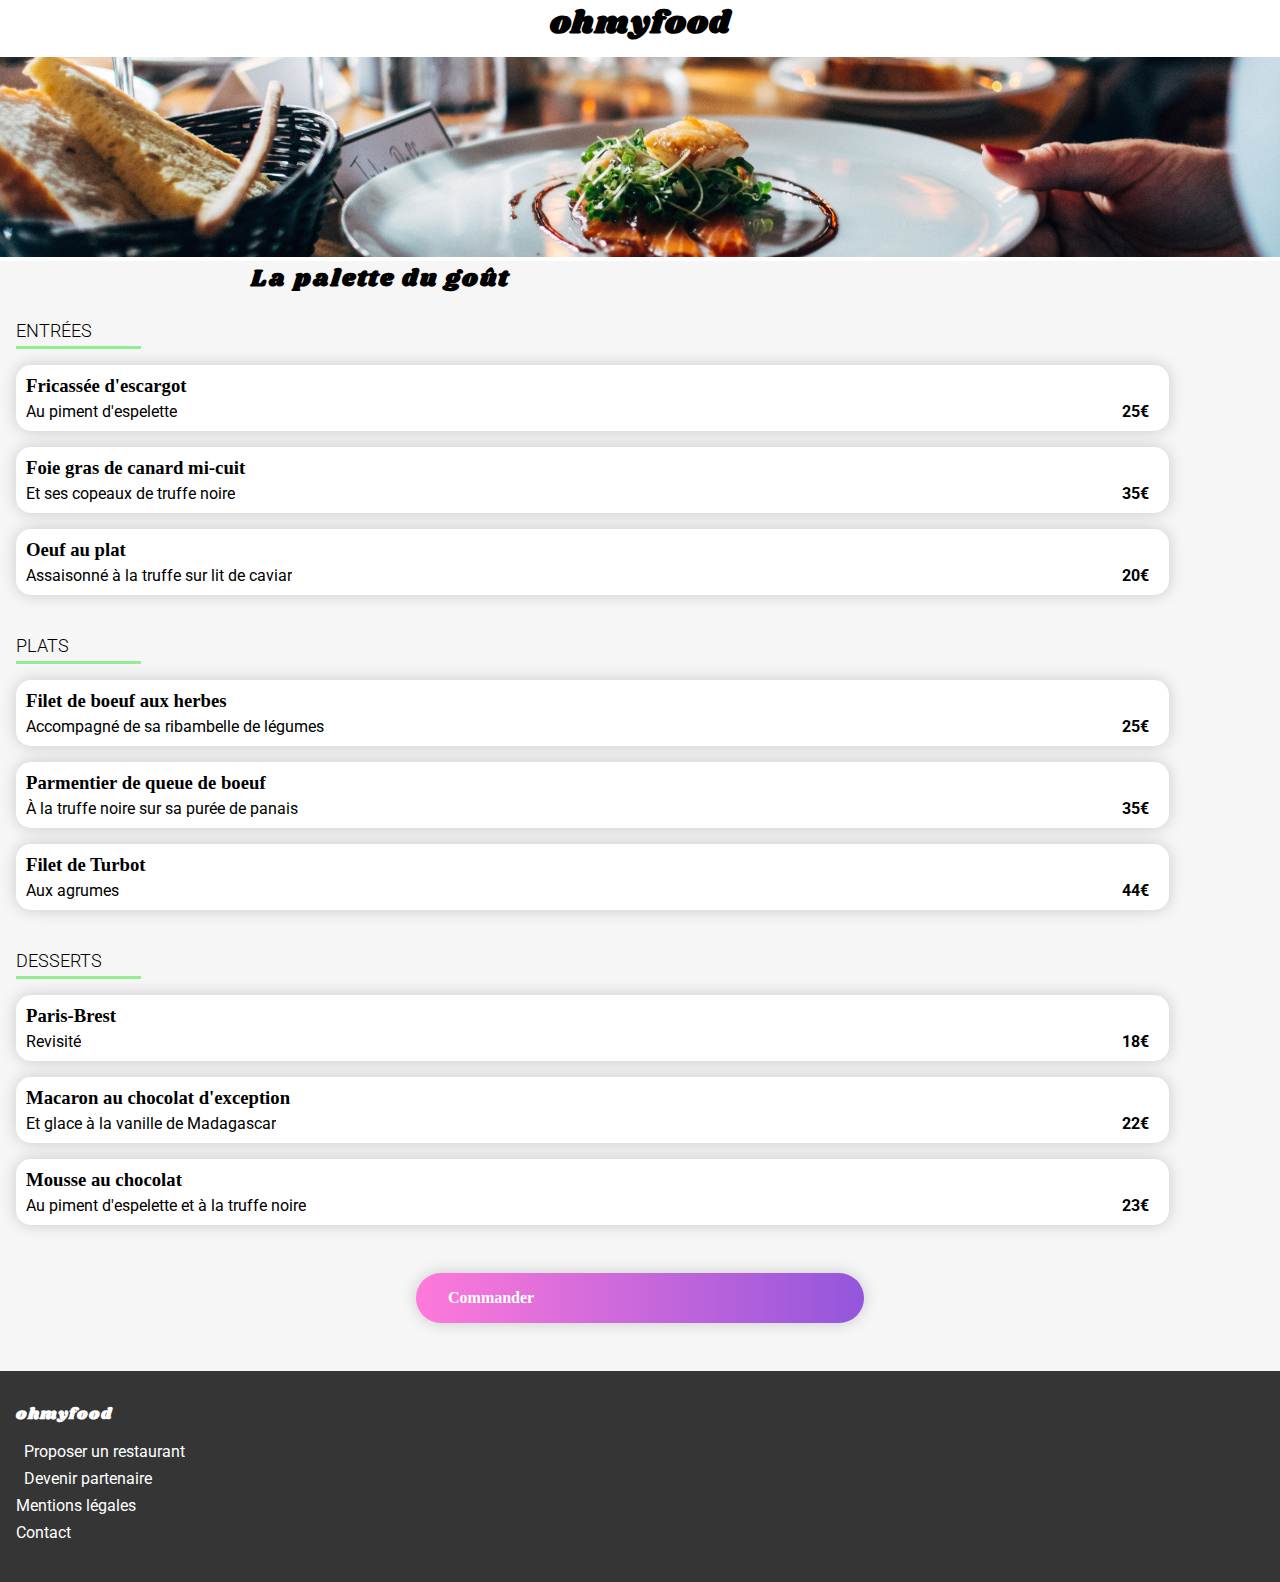
==== pages/menu_1.html @ 53f056f4 "[ADD] 1st Restaurant page + general restaurant scss component" ====
<!DOCTYPE html>
<html lang="en">
<head>
    <meta charset="UTF-8">
    <meta http-equiv="X-UA-Compatible" content="IE=edge">
    <meta name="viewport" content="width=device-width, initial-scale=1.0">
    <link rel="stylesheet" href="../style/menu.css">
    <link rel="preconnect" href="https://fonts.googleapis.com">
    <link rel="preconnect" href="https://fonts.gstatic.com" crossorigin>
    <link href="https://fonts.googleapis.com/css2?family=Shrikhand&display=swap" rel="stylesheet">
    <link href="https://fonts.googleapis.com/css2?family=Roboto:wght@100;300;400;500;700;900&display=swap" rel="stylesheet">
    <link rel="stylesheet" href="https://use.fontawesome.com/releases/v5.15.3/css/all.css" integrity="sha384-SZXxX4whJ79/gErwcOYf+zWLeJdY/qpuqC4cAa9rOGUstPomtqpuNWT9wdPEn2fk" crossorigin="anonymous">
    <title>La Palette du goût</title>
</head>
<body>
    <header>
        <a href="../index.html">
            <i class="fas fa-arrow-left"></i>
        </a>
        <h1>ohmyfood</h1>

    </header>
    <img src="../Maquette/images/restaurants/jay-wennington-N_Y88TWmGwA-unsplash.jpg" alt="img_resto">
    <section id="main_content">
        <div id="title_main">
            <h1>La palette du goût</h1>
            <div class="card_logo lock">
                <i class="far fa-heart icon-unlock"></i>
                <i class="fas fa-heart icon-lock"></i>
            </div>
        </div>
        <div id="entree_content">
            <div class="title_menu">
                <h2>entrées</h2>
            </div>
            <div class="card_menu">
                <h3>Fricassée d'escargot</h3>
                <div class="card_menu_description">
                    <p>Au piment d'espelette</p>
                    <span>25€</span>
                </div>
            </div>
            <div class="card_menu">
                <h3>Foie gras de canard mi-cuit</h3>
                <div class="card_menu_description">
                    <p>Et ses copeaux de truffe noire</p>
                    <span>35€</span>
                </div>
            </div>
            <div class="card_menu">
                <h3>Oeuf au plat</h3>
                <div class="card_menu_description">
                    <p>Assaisonné à la truffe sur lit de caviar</p>
                    <span>20€</span>
                </div>
            </div>
        </div>
        <div id="plat_content">
            <div class="title_menu">
                <h2>plats</h2>
            </div>
            <div class="card_menu">
                <h3>Filet de boeuf aux herbes</h3>
                <div class="card_menu_description">
                    <p>Accompagné de sa ribambelle de légumes</p>
                    <span>25€</span>
                </div>
            </div>
            <div class="card_menu">
                <h3>Parmentier de queue de boeuf</h3>
                <div class="card_menu_description">
                    <p>À la truffe noire sur sa purée de panais</p>
                    <span>35€</span>
                </div>
            </div>
            <div class="card_menu">
                <h3>Filet de Turbot</h3>
                <div class="card_menu_description">
                    <p>Aux agrumes</p>
                    <span>44€</span>
                </div>
            </div>
        </div>
        <div id="dessert_content">
            <div class="title_menu">
                <h2>desserts</h2>
            </div>
            <div class="card_menu">
                <h3>Paris-Brest</h3>
                <div class="card_menu_description">
                    <p>Revisité</p>
                    <span>18€</span>
                </div>
            </div>
            <div class="card_menu">
                <h3>Macaron au chocolat d'exception</h3>
                <div class="card_menu_description">
                    <p>Et glace à la vanille de Madagascar</p>
                    <span>22€</span>
                </div>
            </div>
            <div class="card_menu">
                <h3>Mousse au chocolat</h3>
                <div class="card_menu_description">
                    <p>Au piment d'espelette et à la truffe noire</p>
                    <span>23€</span>
                </div>
            </div>
        </div>
        <a id="ButtonDescription" href="#">Commander</a>
    </section>
    <footer>
        <h2>ohmyfood</h2>
        <ul>
            <li><span><i class="fas fa-utensils"></i>Proposer un restaurant</span></li>
            <li><span><i class="fas fa-hands-helping"></i>Devenir partenaire</span></li>
            <li>Mentions légales</li>
            <li>Contact</li>
        </ul>
    </footer>
</body>
</html>
---- style/menu.css ----
* {
  margin: 0;
}

header {
  width: 100%;
  padding-bottom: 10px;
  display: flex;
  justify-content: center;
  align-items: center;
  margin: auto;
}

h1 {
  font-family: "Shrikhand", cursive;
  letter-spacing: 1px;
}

header a {
  position: absolute;
  left: 10%;
  text-decoration: none;
}

header i {
  color: black;
  font-size: 20px;
}

img {
  width: 100%;
  object-fit: cover;
  height: 200px;
}

#main_content {
  background-color: #f6f6f6;
  display: flex;
  flex-direction: column;
  align-items: stretch;
  padding-bottom: 3rem;
}

#main_content h1 {
  letter-spacing: 2px;
  font-size: 24px;
}

.card_logo {
  display: relative;
}

.card_logo i {
  margin-right: 1rem;
  font-size: 28px;
}

.icon-unlock {
  opacity: 0.5;
}

.lock:hover .icon-unlock,
.lock .icon-lock {
  display: none;
}

.lock:hover .icon-lock {
  display: inline;
  color: #9356DC;
}

#title_main {
  display: flex;
  justify-content: space-around;
}

.title_menu h2 {
  text-transform: uppercase;
  font-family: "Roboto", sans-serif;
  font-weight: 300;
  font-style: normal;
  font-size: 18px;
  padding-bottom: 5px;
  border-bottom: 3px solid lightgreen;
  width: 10%;
}

#plat_content, #dessert_content, #entree_content {
  margin: 1.5rem 1rem 0rem 1rem;
}

.card_menu {
  display: flex;
  flex-direction: column;
  margin-right: 2rem;
  margin-top: 1rem;
  background-color: white;
  box-shadow: 0 0 16px #0000002e;
  border-radius: 15px;
  padding: 10px 20px 10px 10px;
  width: 90%;
  margin-bottom: 1rem;
}

.card_menu_description p {
  overflow: hidden;
  white-space: nowrap;
  text-overflow: ellipsis;
}

.card_menu_description {
  display: flex;
  flex-direction: row;
  justify-content: space-between;
  font-family: "Roboto", sans-serif;
}

.card_menu h3 {
  margin-bottom: 5px;
}

.card_menu span {
  font-weight: bold;
}

#ButtonDescription {
  margin-top: 2rem;
  width: 30%;
  display: inline-block;
  border: 1px transparent #FF79DA;
  background-color: #9356DC;
  background-image: linear-gradient(to right, #FF79DA, #9356DC);
  border-radius: 25px;
  color: white;
  padding: 1rem 2rem 1rem 2rem;
  text-decoration: none;
  font-weight: 600;
  box-shadow: 0 0 16px #0000002e;
  align-self: center;
}

footer {
  background-color: #353535;
  color: white;
  display: flex;
  flex-direction: column;
}

footer h2 {
  font-family: "Shrikhand", cursive;
  font-size: 16px;
  letter-spacing: 1px;
  margin: 2rem 0 1rem 1rem;
}

footer ul {
  font-family: "Roboto", sans-serif;
  list-style: none;
  padding: 0;
  margin-left: 1rem;
  margin-bottom: 2rem;
  font-style: normal;
}

footer i {
  margin-right: 0.5rem;
  font-size: 16px;
}

footer li {
  margin-bottom: 0.5rem;
}

/*# sourceMappingURL=menu.css.map */
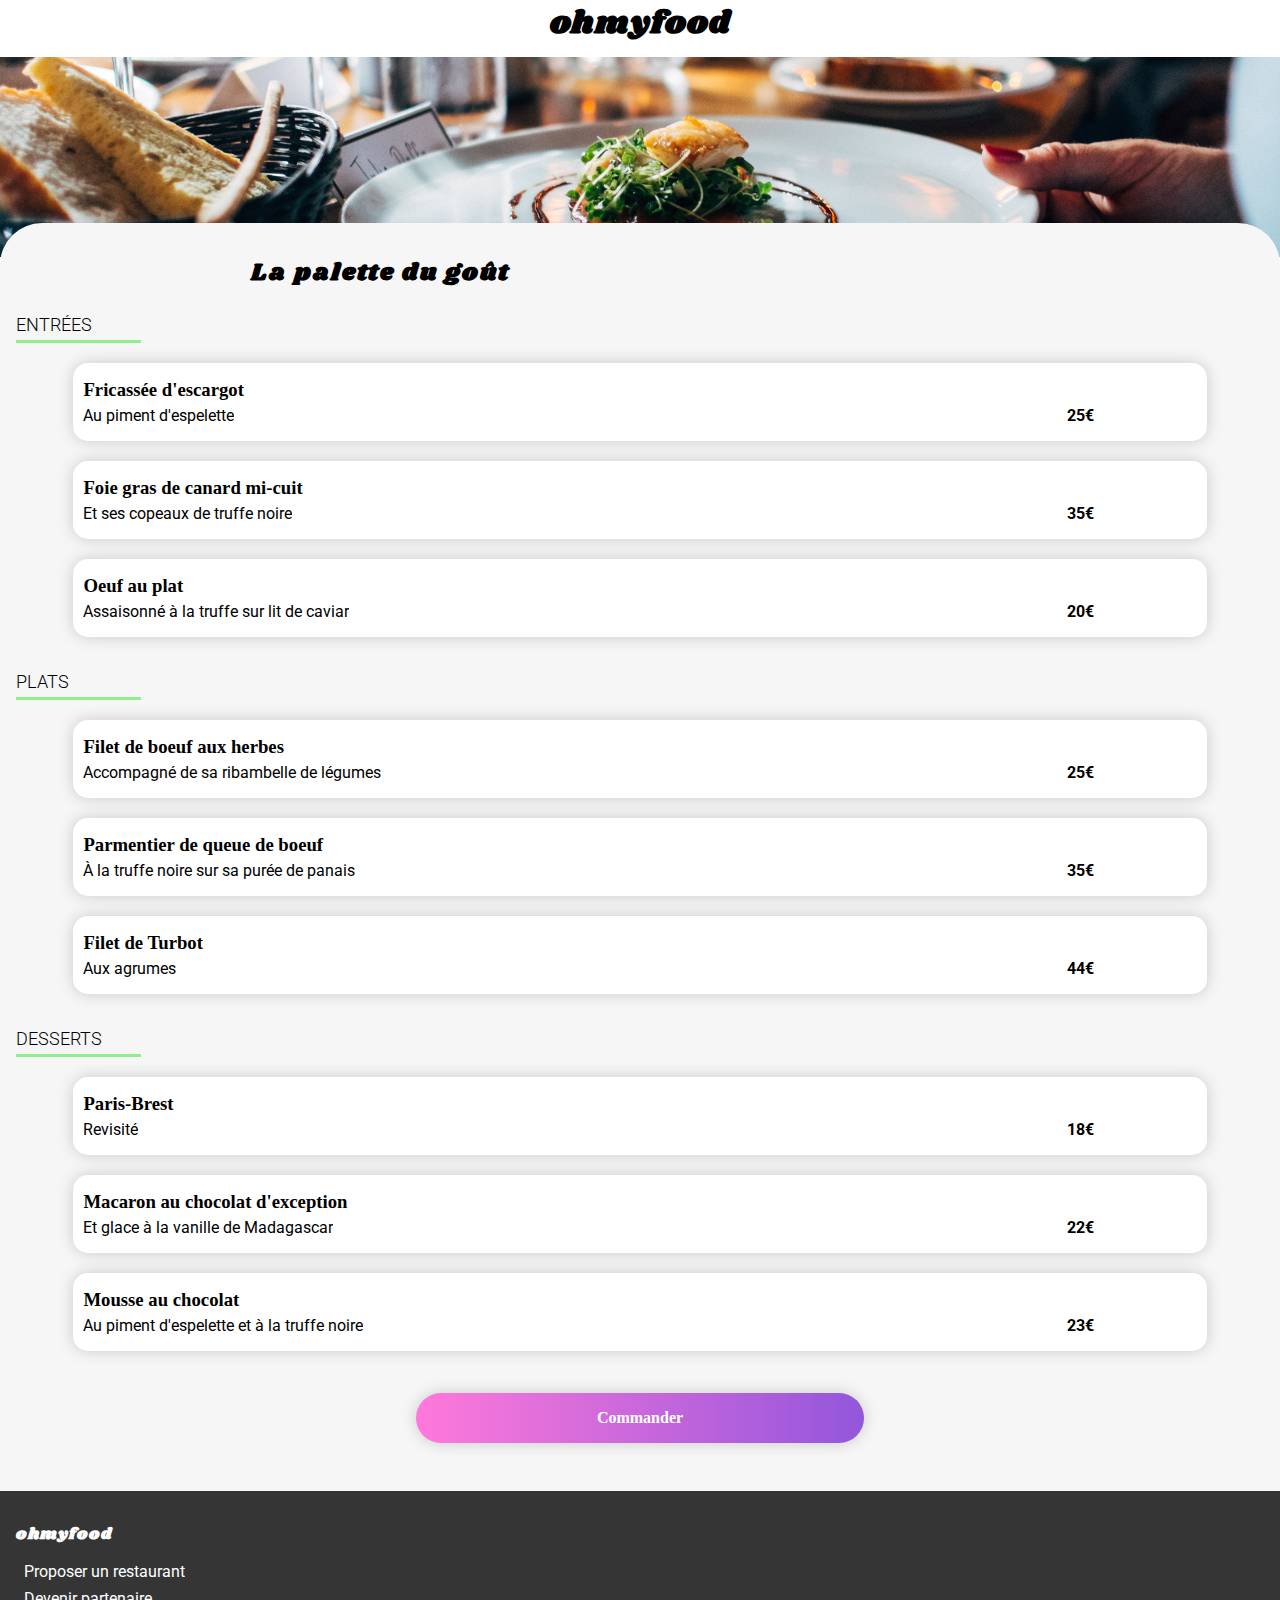
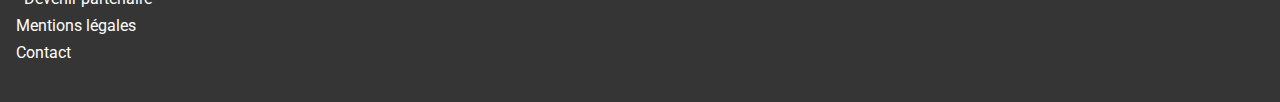
==== commit 88a17c6c: "[ADD] menu 3 && menu 4 + [FIX] path image in index.js" ====
--- a/pages/menu_1.html
+++ b/pages/menu_1.html
@@ -1,5 +1,6 @@
 <!DOCTYPE html>
 <html lang="en">
+
 <head>
     <meta charset="UTF-8">
     <meta http-equiv="X-UA-Compatible" content="IE=edge">
@@ -8,10 +9,13 @@
     <link rel="preconnect" href="https://fonts.googleapis.com">
     <link rel="preconnect" href="https://fonts.gstatic.com" crossorigin>
     <link href="https://fonts.googleapis.com/css2?family=Shrikhand&display=swap" rel="stylesheet">
-    <link href="https://fonts.googleapis.com/css2?family=Roboto:wght@100;300;400;500;700;900&display=swap" rel="stylesheet">
-    <link rel="stylesheet" href="https://use.fontawesome.com/releases/v5.15.3/css/all.css" integrity="sha384-SZXxX4whJ79/gErwcOYf+zWLeJdY/qpuqC4cAa9rOGUstPomtqpuNWT9wdPEn2fk" crossorigin="anonymous">
+    <link href="https://fonts.googleapis.com/css2?family=Roboto:wght@100;300;400;500;700;900&display=swap"
+        rel="stylesheet">
+    <link rel="stylesheet" href="https://use.fontawesome.com/releases/v5.15.3/css/all.css"
+        integrity="sha384-SZXxX4whJ79/gErwcOYf+zWLeJdY/qpuqC4cAa9rOGUstPomtqpuNWT9wdPEn2fk" crossorigin="anonymous">
     <title>La Palette du goût</title>
 </head>
+
 <body>
     <header>
         <a href="../index.html">
@@ -33,25 +37,41 @@
             <div class="title_menu">
                 <h2>entrées</h2>
             </div>
-            <div class="card_menu">
-                <h3>Fricassée d'escargot</h3>
-                <div class="card_menu_description">
-                    <p>Au piment d'espelette</p>
-                    <span>25€</span>
+            <div class="card card-1">
+                <div class="card_menu">
+                    <h3>Fricassée d'escargot</h3>
+                    <div class="card_menu_description">
+                        <p>Au piment d'espelette</p>
+                        <span>25€</span>
+                    </div>
+                </div>
+                <div class="card_anim">
+                    <i class="fas fa-check-circle"></i>
                 </div>
             </div>
-            <div class="card_menu">
-                <h3>Foie gras de canard mi-cuit</h3>
-                <div class="card_menu_description">
-                    <p>Et ses copeaux de truffe noire</p>
-                    <span>35€</span>
+
+            <div class="card card-2">
+                <div class="card_menu">
+                    <h3>Foie gras de canard mi-cuit</h3>
+                    <div class="card_menu_description">
+                        <p>Et ses copeaux de truffe noire</p>
+                        <span>35€</span>
+                    </div>
+                </div>
+                <div class="card_anim">
+                    <i class="fas fa-check-circle"></i>
                 </div>
             </div>
-            <div class="card_menu">
-                <h3>Oeuf au plat</h3>
-                <div class="card_menu_description">
-                    <p>Assaisonné à la truffe sur lit de caviar</p>
-                    <span>20€</span>
+            <div class="card card-3">
+                <div class="card_menu">
+                    <h3>Oeuf au plat</h3>
+                    <div class="card_menu_description">
+                        <p>Assaisonné à la truffe sur lit de caviar</p>
+                        <span>20€</span>
+                    </div>
+                </div>
+                <div class="card_anim">
+                    <i class="fas fa-check-circle"></i>
                 </div>
             </div>
         </div>
@@ -59,25 +79,40 @@
             <div class="title_menu">
                 <h2>plats</h2>
             </div>
-            <div class="card_menu">
-                <h3>Filet de boeuf aux herbes</h3>
-                <div class="card_menu_description">
-                    <p>Accompagné de sa ribambelle de légumes</p>
-                    <span>25€</span>
+            <div class="card card-4">
+                <div class="card_menu">
+                    <h3>Filet de boeuf aux herbes</h3>
+                    <div class="card_menu_description">
+                        <p>Accompagné de sa ribambelle de légumes</p>
+                        <span>25€</span>
+                    </div>
+                </div>
+                <div class="card_anim">
+                    <i class="fas fa-check-circle"></i>
                 </div>
             </div>
-            <div class="card_menu">
-                <h3>Parmentier de queue de boeuf</h3>
-                <div class="card_menu_description">
-                    <p>À la truffe noire sur sa purée de panais</p>
-                    <span>35€</span>
+            <div class="card card-5">
+                <div class="card_menu">
+                    <h3>Parmentier de queue de boeuf</h3>
+                    <div class="card_menu_description">
+                        <p>À la truffe noire sur sa purée de panais</p>
+                        <span>35€</span>
+                    </div>
+                </div>
+                <div class="card_anim">
+                    <i class="fas fa-check-circle"></i>
                 </div>
             </div>
-            <div class="card_menu">
-                <h3>Filet de Turbot</h3>
-                <div class="card_menu_description">
-                    <p>Aux agrumes</p>
-                    <span>44€</span>
+            <div class="card card-6">
+                <div class="card_menu">
+                    <h3>Filet de Turbot</h3>
+                    <div class="card_menu_description">
+                        <p>Aux agrumes</p>
+                        <span>44€</span>
+                    </div>
+                </div>
+                <div class="card_anim">
+                    <i class="fas fa-check-circle"></i>
                 </div>
             </div>
         </div>
@@ -85,25 +120,40 @@
             <div class="title_menu">
                 <h2>desserts</h2>
             </div>
-            <div class="card_menu">
-                <h3>Paris-Brest</h3>
-                <div class="card_menu_description">
-                    <p>Revisité</p>
-                    <span>18€</span>
+            <div class="card card-7">
+                <div class="card_menu">
+                    <h3>Paris-Brest</h3>
+                    <div class="card_menu_description">
+                        <p>Revisité</p>
+                        <span>18€</span>
+                    </div>
+                </div>
+                <div class="card_anim">
+                    <i class="fas fa-check-circle"></i>
                 </div>
             </div>
-            <div class="card_menu">
-                <h3>Macaron au chocolat d'exception</h3>
-                <div class="card_menu_description">
-                    <p>Et glace à la vanille de Madagascar</p>
-                    <span>22€</span>
+            <div class="card card-8">
+                <div class="card_menu">
+                    <h3>Macaron au chocolat d'exception</h3>
+                    <div class="card_menu_description">
+                        <p>Et glace à la vanille de Madagascar</p>
+                        <span>22€</span>
+                    </div>
+                </div>
+                <div class="card_anim">
+                    <i class="fas fa-check-circle"></i>
                 </div>
             </div>
-            <div class="card_menu">
-                <h3>Mousse au chocolat</h3>
-                <div class="card_menu_description">
-                    <p>Au piment d'espelette et à la truffe noire</p>
-                    <span>23€</span>
+            <div class="card card-9">
+                <div class="card_menu">
+                    <h3>Mousse au chocolat</h3>
+                    <div class="card_menu_description">
+                        <p>Au piment d'espelette et à la truffe noire</p>
+                        <span>23€</span>
+                    </div>
+                </div>
+                <div class="card_anim">
+                    <i class="fas fa-check-circle"></i>
                 </div>
             </div>
         </div>
@@ -119,4 +169,5 @@
         </ul>
     </footer>
 </body>
+
 </html>--- a/style/menu.css
+++ b/style/menu.css
@@ -34,14 +34,20 @@
 }
 
 #main_content {
+  position: relative;
+  top: -38px;
+  border-top-left-radius: 42px;
+  border-top-right-radius: 42px;
   background-color: #f6f6f6;
   display: flex;
   flex-direction: column;
   align-items: stretch;
+  margin-bottom: -38px;
   padding-bottom: 3rem;
 }
 
 #main_content h1 {
+  margin-top: 2rem;
   letter-spacing: 2px;
   font-size: 24px;
 }
@@ -51,6 +57,7 @@
 }
 
 .card_logo i {
+  margin-top: 2.3rem;
   margin-right: 1rem;
   font-size: 28px;
 }
@@ -85,21 +92,107 @@
   width: 10%;
 }
 
-#plat_content, #dessert_content, #entree_content {
+#plat_content,
+#dessert_content,
+#entree_content {
   margin: 1.5rem 1rem 0rem 1rem;
 }
 
-.card_menu {
-  display: flex;
-  flex-direction: column;
-  margin-right: 2rem;
-  margin-top: 1rem;
+.card-1 {
+  animation: card_pop 1s ease-in-out;
+}
+
+.card-2 {
+  animation: card_pop 2s ease-in-out;
+}
+
+.card-3 {
+  animation: card_pop 3s ease-in-out;
+}
+
+.card-4 {
+  animation: card_pop 4s ease-in-out;
+}
+
+.card-5 {
+  animation: card_pop 5s ease-in-out;
+}
+
+.card-6 {
+  animation: card_pop 6s ease-in-out;
+}
+
+.card-7 {
+  animation: card_pop 7s ease-in-out;
+}
+
+.card-8 {
+  animation: card_pop 8s ease-in-out;
+}
+
+.card-9 {
+  animation: card_pop 9s ease-in-out;
+}
+
+.card-10 {
+  animation: card_pop 10s ease-in-out;
+}
+
+.card-11 {
+  animation: card_pop 11s ease-in-out;
+}
+
+.card-12 {
+  animation: card_pop 12s ease-in-out;
+}
+
+.card-13 {
+  animation: card_pop 13s ease-in-out;
+}
+
+.card-14 {
+  animation: card_pop 14s ease-in-out;
+}
+
+.card-15 {
+  animation: card_pop 15s ease-in-out;
+}
+
+.card-16 {
+  animation: card_pop 16s ease-in-out;
+}
+
+.card {
+  display: flex;
+  flex-direction: row;
+  align-items: center;
+  justify-content: space-between;
   background-color: white;
   box-shadow: 0 0 16px #0000002e;
   border-radius: 15px;
-  padding: 10px 20px 10px 10px;
+  padding: 0px 0px 0px 10px;
   width: 90%;
+  margin: 20px auto 10px auto;
+  overflow: hidden;
+}
+.card:hover > .card_menu, .card:active > .card_menu {
+  max-width: 70%;
+}
+.card:hover > .card_anim, .card:active > .card_anim {
+  margin-right: 0rem;
+}
+.card:active > .card_anim i, .card:hover > .card_anim i {
+  transform: rotate(0);
+}
+
+.card_menu {
+  display: flex;
+  flex-direction: column;
+  margin-top: 1rem;
   margin-bottom: 1rem;
+  width: inherit;
+  transition: max-width 1s linear 2.5s;
+  -webkit-transition: max-width 1s linear 0.5s;
 }
 
 .card_menu_description p {
@@ -116,6 +209,9 @@
 }
 
 .card_menu h3 {
+  overflow: hidden;
+  white-space: nowrap;
+  text-overflow: ellipsis;
   margin-bottom: 5px;
 }
 
@@ -137,6 +233,7 @@
   font-weight: 600;
   box-shadow: 0 0 16px #0000002e;
   align-self: center;
+  text-align: center;
 }
 
 footer {
@@ -171,4 +268,41 @@
   margin-bottom: 0.5rem;
 }
 
+.checkanim {
+  background: lightgreen;
+  height: 100%;
+}
+
+.card_anim {
+  display: flex;
+  background-color: #99e2d0;
+  min-height: 78px;
+  align-items: center;
+  border-radius: 0px 15px 15px 0px;
+  width: 4rem;
+  justify-content: center;
+  color: white;
+  margin: -1rem -8rem -1rem 1rem;
+  transition-duration: 0.5s;
+}
+.card_anim:hover, .card_anim:active {
+  margin-right: 0rem;
+}
+.card_anim i {
+  transform: rotate(180deg);
+  transition-duration: 1s;
+}
+
+@keyframes card_pop {
+  0% {
+    opacity: 0;
+  }
+  1% {
+    opacity: 0;
+  }
+  100% {
+    opacity: 1;
+  }
+}
+
 /*# sourceMappingURL=menu.css.map */
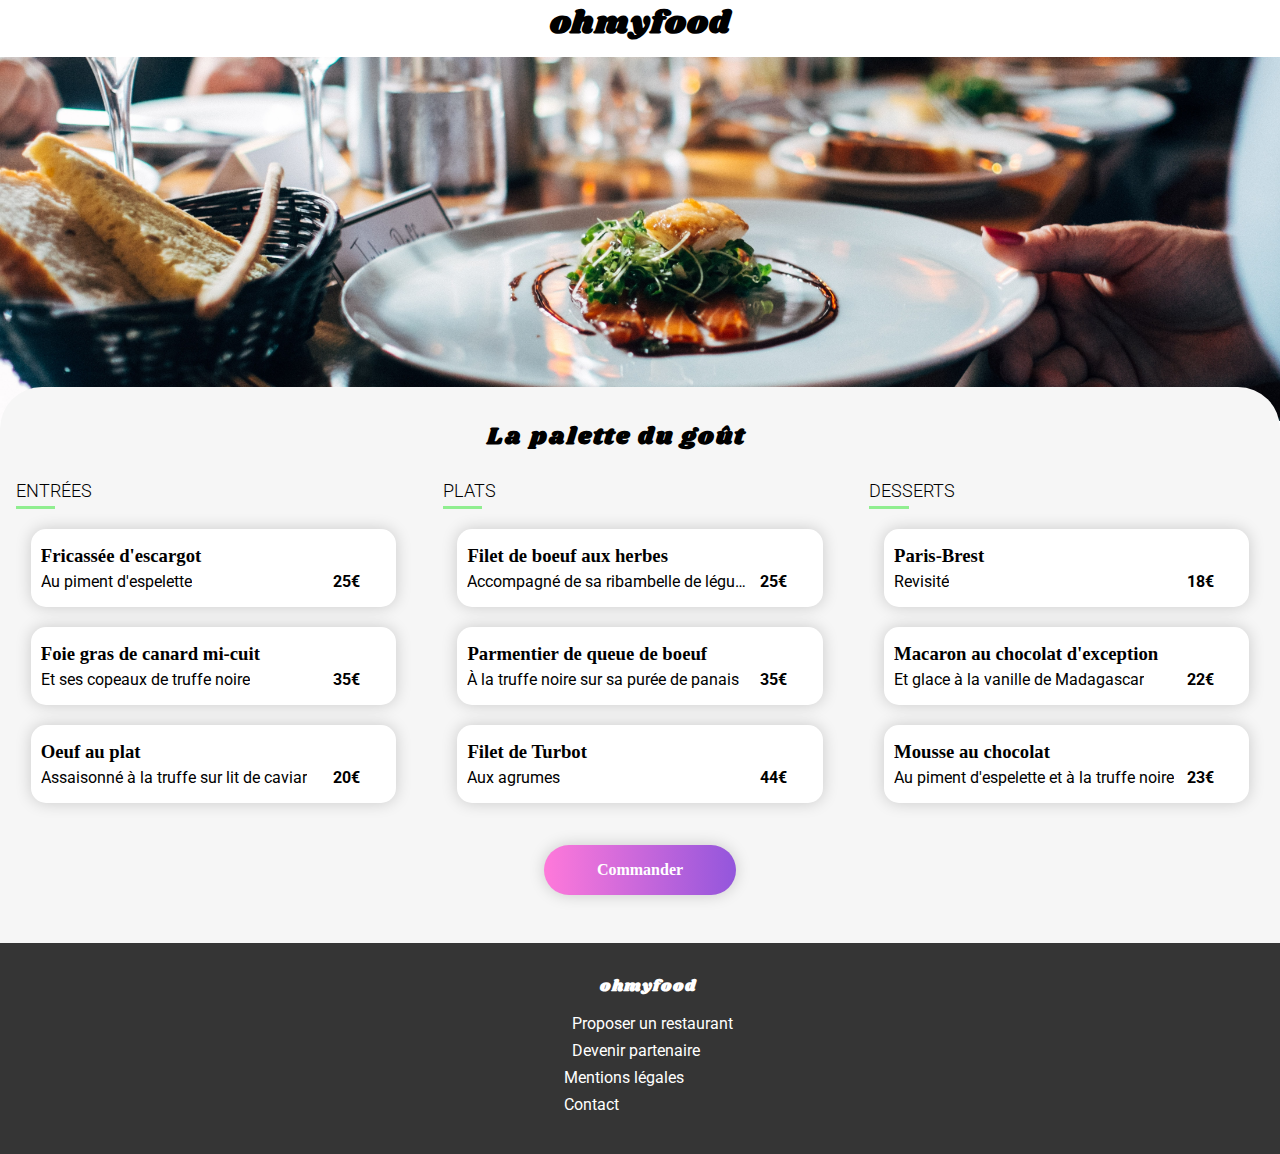
==== commit 1f384eec: "[ADD] Responsive && [FIX] loader" ====
--- a/pages/menu_1.html
+++ b/pages/menu_1.html
@@ -33,127 +33,129 @@
                 <i class="fas fa-heart icon-lock"></i>
             </div>
         </div>
-        <div id="entree_content">
-            <div class="title_menu">
-                <h2>entrées</h2>
-            </div>
-            <div class="card card-1">
-                <div class="card_menu">
-                    <h3>Fricassée d'escargot</h3>
-                    <div class="card_menu_description">
-                        <p>Au piment d'espelette</p>
-                        <span>25€</span>
+        <div id=resto_content>
+            <div id="entree_content">
+                <div class="title_menu">
+                    <h2>entrées</h2>
+                </div>
+                <div class="card card-1">
+                    <div class="card_menu">
+                        <h3>Fricassée d'escargot</h3>
+                        <div class="card_menu_description">
+                            <p>Au piment d'espelette</p>
+                            <span>25€</span>
+                        </div>
+                    </div>
+                    <div class="card_anim">
+                        <i class="fas fa-check-circle"></i>
                     </div>
                 </div>
-                <div class="card_anim">
-                    <i class="fas fa-check-circle"></i>
+    
+                <div class="card card-2">
+                    <div class="card_menu">
+                        <h3>Foie gras de canard mi-cuit</h3>
+                        <div class="card_menu_description">
+                            <p>Et ses copeaux de truffe noire</p>
+                            <span>35€</span>
+                        </div>
+                    </div>
+                    <div class="card_anim">
+                        <i class="fas fa-check-circle"></i>
+                    </div>
+                </div>
+                <div class="card card-3">
+                    <div class="card_menu">
+                        <h3>Oeuf au plat</h3>
+                        <div class="card_menu_description">
+                            <p>Assaisonné à la truffe sur lit de caviar</p>
+                            <span>20€</span>
+                        </div>
+                    </div>
+                    <div class="card_anim">
+                        <i class="fas fa-check-circle"></i>
+                    </div>
                 </div>
             </div>
-
-            <div class="card card-2">
-                <div class="card_menu">
-                    <h3>Foie gras de canard mi-cuit</h3>
-                    <div class="card_menu_description">
-                        <p>Et ses copeaux de truffe noire</p>
-                        <span>35€</span>
+            <div id="plat_content">
+                <div class="title_menu">
+                    <h2>plats</h2>
+                </div>
+                <div class="card card-4">
+                    <div class="card_menu">
+                        <h3>Filet de boeuf aux herbes</h3>
+                        <div class="card_menu_description">
+                            <p>Accompagné de sa ribambelle de légumes</p>
+                            <span>25€</span>
+                        </div>
+                    </div>
+                    <div class="card_anim">
+                        <i class="fas fa-check-circle"></i>
                     </div>
                 </div>
-                <div class="card_anim">
-                    <i class="fas fa-check-circle"></i>
+                <div class="card card-5">
+                    <div class="card_menu">
+                        <h3>Parmentier de queue de boeuf</h3>
+                        <div class="card_menu_description">
+                            <p>À la truffe noire sur sa purée de panais</p>
+                            <span>35€</span>
+                        </div>
+                    </div>
+                    <div class="card_anim">
+                        <i class="fas fa-check-circle"></i>
+                    </div>
+                </div>
+                <div class="card card-6">
+                    <div class="card_menu">
+                        <h3>Filet de Turbot</h3>
+                        <div class="card_menu_description">
+                            <p>Aux agrumes</p>
+                            <span>44€</span>
+                        </div>
+                    </div>
+                    <div class="card_anim">
+                        <i class="fas fa-check-circle"></i>
+                    </div>
                 </div>
             </div>
-            <div class="card card-3">
-                <div class="card_menu">
-                    <h3>Oeuf au plat</h3>
-                    <div class="card_menu_description">
-                        <p>Assaisonné à la truffe sur lit de caviar</p>
-                        <span>20€</span>
+            <div id="dessert_content">
+                <div class="title_menu">
+                    <h2>desserts</h2>
+                </div>
+                <div class="card card-7">
+                    <div class="card_menu">
+                        <h3>Paris-Brest</h3>
+                        <div class="card_menu_description">
+                            <p>Revisité</p>
+                            <span>18€</span>
+                        </div>
+                    </div>
+                    <div class="card_anim">
+                        <i class="fas fa-check-circle"></i>
                     </div>
                 </div>
-                <div class="card_anim">
-                    <i class="fas fa-check-circle"></i>
-                </div>
-            </div>
-        </div>
-        <div id="plat_content">
-            <div class="title_menu">
-                <h2>plats</h2>
-            </div>
-            <div class="card card-4">
-                <div class="card_menu">
-                    <h3>Filet de boeuf aux herbes</h3>
-                    <div class="card_menu_description">
-                        <p>Accompagné de sa ribambelle de légumes</p>
-                        <span>25€</span>
+                <div class="card card-8">
+                    <div class="card_menu">
+                        <h3>Macaron au chocolat d'exception</h3>
+                        <div class="card_menu_description">
+                            <p>Et glace à la vanille de Madagascar</p>
+                            <span>22€</span>
+                        </div>
+                    </div>
+                    <div class="card_anim">
+                        <i class="fas fa-check-circle"></i>
                     </div>
                 </div>
-                <div class="card_anim">
-                    <i class="fas fa-check-circle"></i>
-                </div>
-            </div>
-            <div class="card card-5">
-                <div class="card_menu">
-                    <h3>Parmentier de queue de boeuf</h3>
-                    <div class="card_menu_description">
-                        <p>À la truffe noire sur sa purée de panais</p>
-                        <span>35€</span>
+                <div class="card card-9">
+                    <div class="card_menu">
+                        <h3>Mousse au chocolat</h3>
+                        <div class="card_menu_description">
+                            <p>Au piment d'espelette et à la truffe noire</p>
+                            <span>23€</span>
+                        </div>
                     </div>
-                </div>
-                <div class="card_anim">
-                    <i class="fas fa-check-circle"></i>
-                </div>
-            </div>
-            <div class="card card-6">
-                <div class="card_menu">
-                    <h3>Filet de Turbot</h3>
-                    <div class="card_menu_description">
-                        <p>Aux agrumes</p>
-                        <span>44€</span>
+                    <div class="card_anim">
+                        <i class="fas fa-check-circle"></i>
                     </div>
-                </div>
-                <div class="card_anim">
-                    <i class="fas fa-check-circle"></i>
-                </div>
-            </div>
-        </div>
-        <div id="dessert_content">
-            <div class="title_menu">
-                <h2>desserts</h2>
-            </div>
-            <div class="card card-7">
-                <div class="card_menu">
-                    <h3>Paris-Brest</h3>
-                    <div class="card_menu_description">
-                        <p>Revisité</p>
-                        <span>18€</span>
-                    </div>
-                </div>
-                <div class="card_anim">
-                    <i class="fas fa-check-circle"></i>
-                </div>
-            </div>
-            <div class="card card-8">
-                <div class="card_menu">
-                    <h3>Macaron au chocolat d'exception</h3>
-                    <div class="card_menu_description">
-                        <p>Et glace à la vanille de Madagascar</p>
-                        <span>22€</span>
-                    </div>
-                </div>
-                <div class="card_anim">
-                    <i class="fas fa-check-circle"></i>
-                </div>
-            </div>
-            <div class="card card-9">
-                <div class="card_menu">
-                    <h3>Mousse au chocolat</h3>
-                    <div class="card_menu_description">
-                        <p>Au piment d'espelette et à la truffe noire</p>
-                        <span>23€</span>
-                    </div>
-                </div>
-                <div class="card_anim">
-                    <i class="fas fa-check-circle"></i>
                 </div>
             </div>
         </div>
@@ -165,7 +167,7 @@
             <li><span><i class="fas fa-utensils"></i>Proposer un restaurant</span></li>
             <li><span><i class="fas fa-hands-helping"></i>Devenir partenaire</span></li>
             <li>Mentions légales</li>
-            <li>Contact</li>
+            <a href="mailto:ohmyfood@gmail.com"><li>Contact</li></a>
         </ul>
     </footer>
 </body>
--- a/style/menu.css
+++ b/style/menu.css
@@ -31,6 +31,11 @@
   width: 100%;
   object-fit: cover;
   height: 200px;
+}
+@media (min-width: 64em) {
+  img {
+    height: 364px;
+  }
 }
 
 #main_content {
@@ -54,10 +59,10 @@
 
 .card_logo {
   display: relative;
+  margin-top: 2.3rem;
 }
 
 .card_logo i {
-  margin-top: 2.3rem;
   margin-right: 1rem;
   font-size: 28px;
 }
@@ -79,6 +84,14 @@
 #title_main {
   display: flex;
   justify-content: space-around;
+}
+@media (min-width: 64em) {
+  #title_main {
+    justify-content: center;
+  }
+  #title_main .card_logo {
+    margin-left: 2rem;
+  }
 }
 
 .title_menu h2 {
@@ -96,6 +109,13 @@
 #dessert_content,
 #entree_content {
   margin: 1.5rem 1rem 0rem 1rem;
+}
+@media (min-width: 64em) {
+  #plat_content,
+#dessert_content,
+#entree_content {
+    width: 33%;
+  }
 }
 
 .card-1 {
@@ -235,6 +255,11 @@
   align-self: center;
   text-align: center;
 }
+@media (min-width: 64em) {
+  #ButtonDescription {
+    width: 10%;
+  }
+}
 
 footer {
   background-color: #353535;
@@ -242,14 +267,16 @@
   display: flex;
   flex-direction: column;
 }
-
+footer a {
+  color: white;
+  text-decoration: none;
+}
 footer h2 {
   font-family: "Shrikhand", cursive;
   font-size: 16px;
   letter-spacing: 1px;
   margin: 2rem 0 1rem 1rem;
 }
-
 footer ul {
   font-family: "Roboto", sans-serif;
   list-style: none;
@@ -258,14 +285,17 @@
   margin-bottom: 2rem;
   font-style: normal;
 }
-
 footer i {
   margin-right: 0.5rem;
   font-size: 16px;
 }
-
 footer li {
   margin-bottom: 0.5rem;
+}
+@media (min-width: 48em) {
+  footer {
+    align-items: center;
+  }
 }
 
 .checkanim {
@@ -293,6 +323,13 @@
   transition-duration: 1s;
 }
 
+@media (min-width: 64em) {
+  #resto_content {
+    display: flex;
+    justify-content: space-evenly;
+  }
+}
+
 @keyframes card_pop {
   0% {
     opacity: 0;
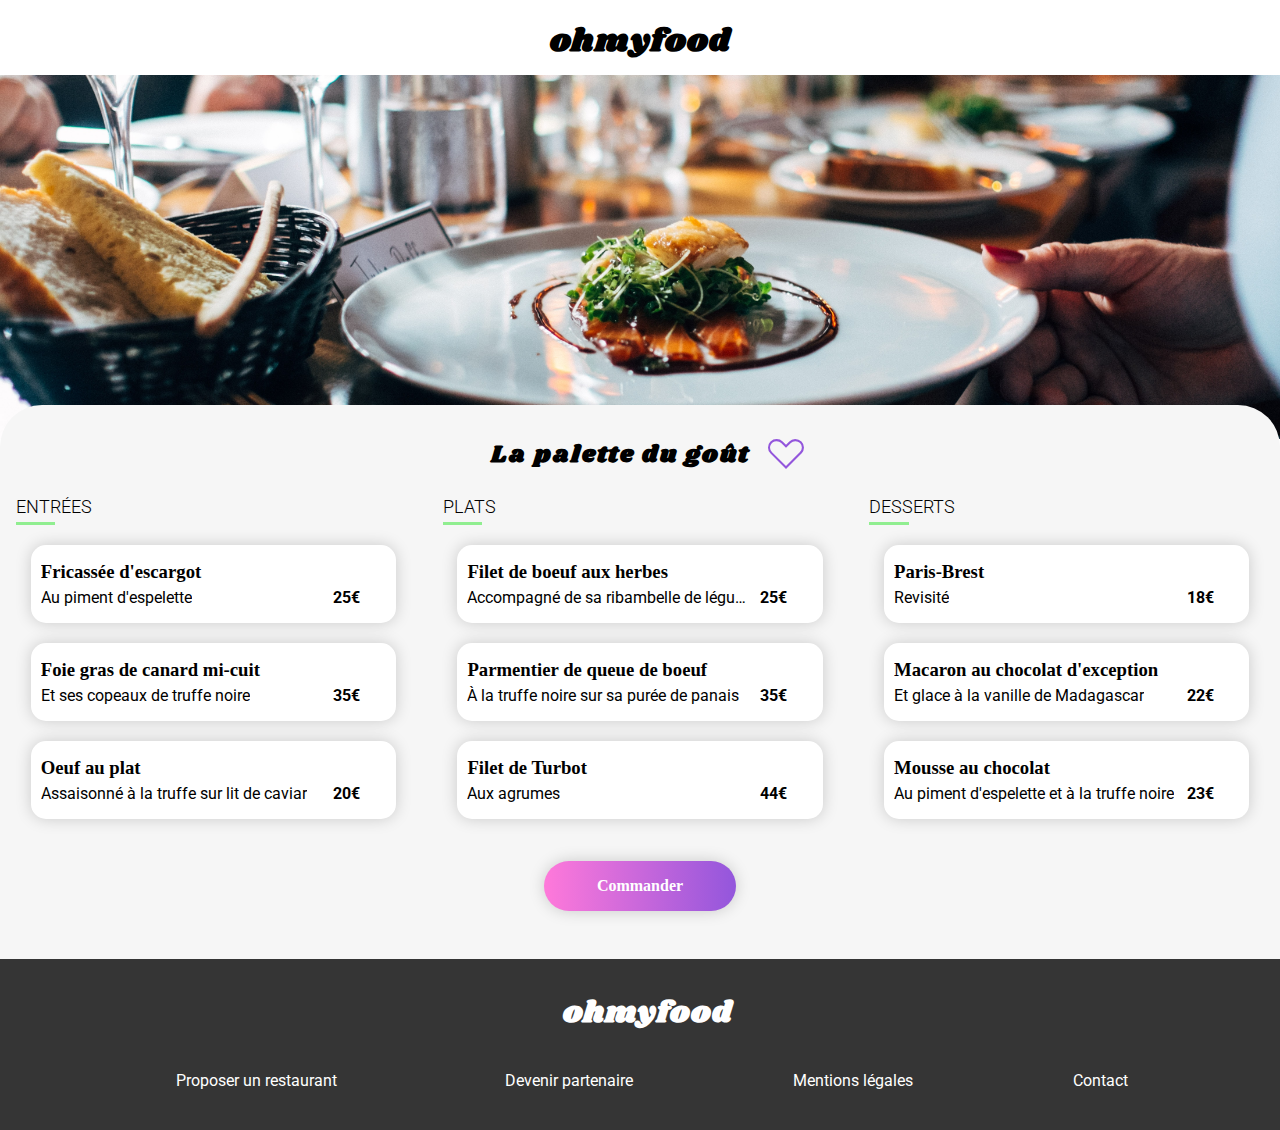
==== commit 6e0120e5: "[ADD] Heart animation for fav" ====
--- a/pages/menu_1.html
+++ b/pages/menu_1.html
@@ -17,6 +17,13 @@
 </head>
 
 <body>
+    <svg id='heart' height="0" width="0">
+        <defs>
+            <clipPath id="svgPath">
+                <path d="M20,35.09,4.55,19.64a8.5,8.5,0,0,1-.13-12l.13-.13a8.72,8.72,0,0,1,12.14,0L20,10.79l3.3-3.3a8.09,8.09,0,0,1,5.83-2.58,8.89,8.89,0,0,1,6.31,2.58,8.5,8.5,0,0,1,.13,12l-.13.13Z"/>
+            </clipPath>
+        </defs>
+    </svg>
     <header>
         <a href="../index.html">
             <i class="fas fa-arrow-left"></i>
@@ -28,10 +35,13 @@
     <section id="main_content">
         <div id="title_main">
             <h1>La palette du goût</h1>
-            <div class="card_logo lock">
-                <i class="far fa-heart icon-unlock"></i>
-                <i class="fas fa-heart icon-lock"></i>
-            </div>
+                            <div class="heart-container">
+                                <svg width="40" height="40" viewBox="0 0 40 40" class='heart-stroke'>
+                                   <path d="M20,35.07,4.55,19.62a8.5,8.5,0,0,1-.12-12l.12-.12a8.72,8.72,0,0,1,12.14,0L20,10.77l3.3-3.3A8.09,8.09,0,0,1,29.13,4.9a8.89,8.89,0,0,1,6.31,2.58,8.5,8.5,0,0,1,.12,12l-.12.12ZM10.64,7.13A6.44,6.44,0,0,0,6.07,18.19L20,32.06,33.94,18.12A6.44,6.44,0,0,0,34,9l0,0a6.44,6.44,0,0,0-4.77-1.85A6,6,0,0,0,24.83,9L20,13.78,15.21,9A6.44,6.44,0,0,0,10.64,7.13Z"/>
+                                </svg>
+                                
+                                <a href='#' class='heart-clip'></a>
+                             </div>
         </div>
         <div id=resto_content>
             <div id="entree_content">
--- a/style/menu.css
+++ b/style/menu.css
@@ -296,6 +296,15 @@
   footer {
     align-items: center;
   }
+  footer ul {
+    display: flex;
+    width: 100%;
+    justify-content: space-evenly;
+    margin-top: 20px;
+  }
+  footer h2 {
+    font-size: 30px;
+  }
 }
 
 .checkanim {
@@ -341,5 +350,52 @@
     opacity: 1;
   }
 }
+.heart-container {
+  position: relative;
+  width: 40px;
+  height: 40px;
+  top: 1.8rem;
+  right: 1rem;
+}
+@media (min-width: 64em) {
+  .heart-container {
+    top: 1.8rem;
+    left: 1rem;
+  }
+}
+
+.heart-clip {
+  display: block;
+  width: 100%;
+  height: 100%;
+  position: relative;
+  overflow: hidden;
+  clip-path: url(#svgPath);
+}
+.heart-clip:hover::before {
+  transform: scale(1);
+  opacity: 1;
+}
+.heart-clip::before {
+  content: "";
+  display: block;
+  width: 100%;
+  height: 100%;
+  border-radius: 50%;
+  background-color: #9356DC;
+  opacity: 0;
+  transform: scale(0);
+  transition: transform 0.2s linear, opacity 0.2s linear;
+  transform-origin: center 60%;
+}
+
+.heart-stroke {
+  width: 100%;
+  height: 100%;
+  position: absolute;
+  top: 0;
+  left: 0;
+  fill: #9356DC;
+}
 
 /*# sourceMappingURL=menu.css.map */
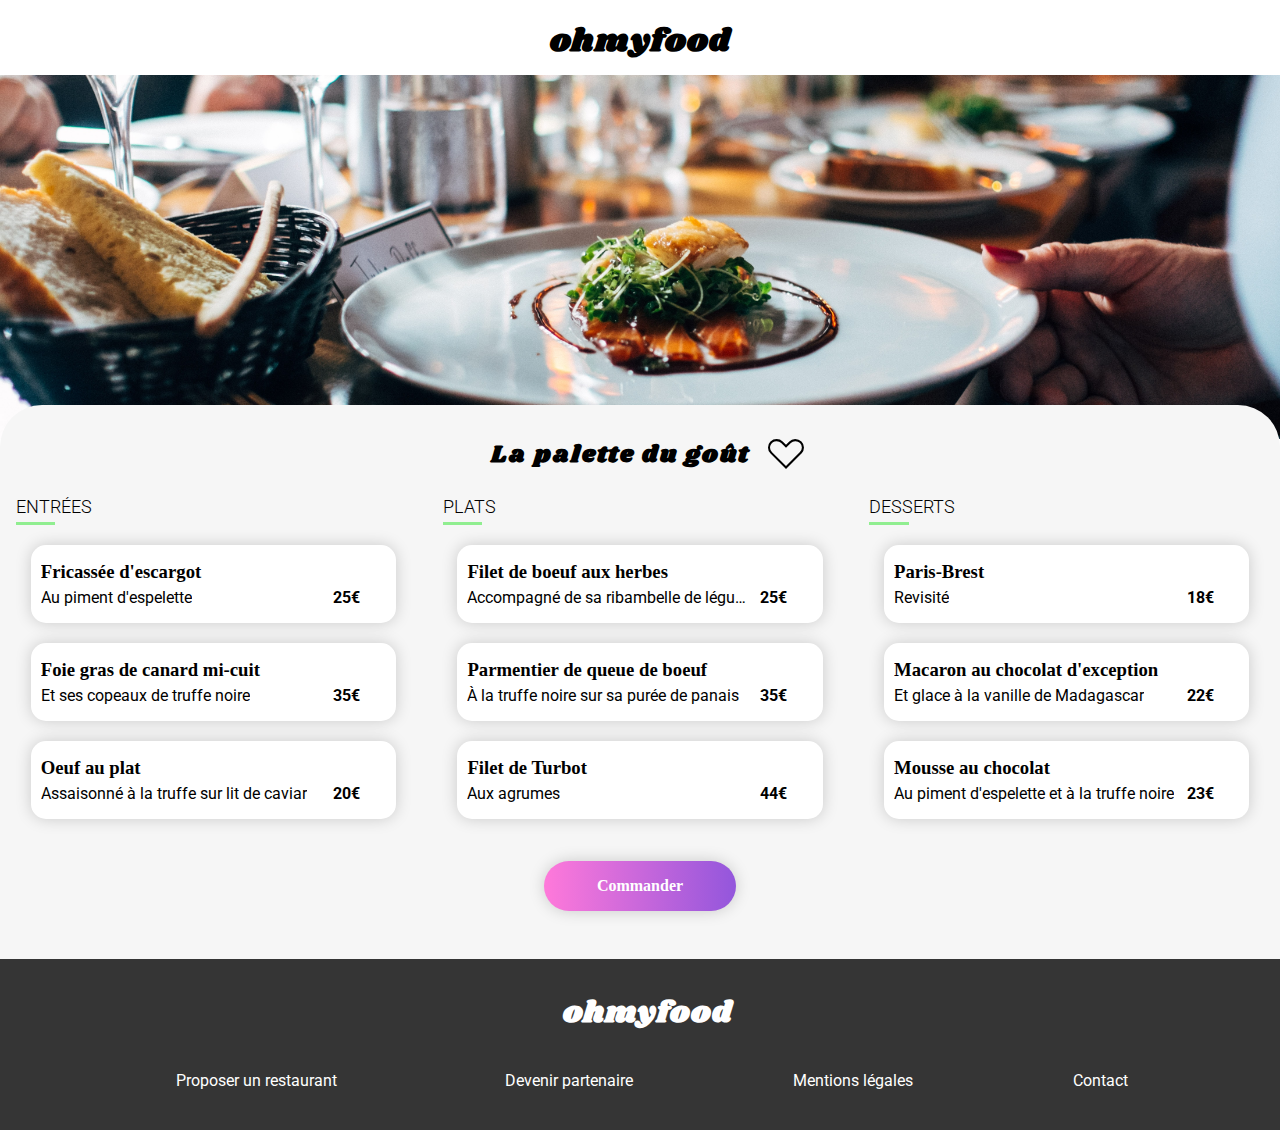
==== commit 44c96324: "[FIX] w3c validator" ====
--- a/pages/menu_1.html
+++ b/pages/menu_1.html
@@ -20,7 +20,8 @@
     <svg id='heart' height="0" width="0">
         <defs>
             <clipPath id="svgPath">
-                <path d="M20,35.09,4.55,19.64a8.5,8.5,0,0,1-.13-12l.13-.13a8.72,8.72,0,0,1,12.14,0L20,10.79l3.3-3.3a8.09,8.09,0,0,1,5.83-2.58,8.89,8.89,0,0,1,6.31,2.58,8.5,8.5,0,0,1,.13,12l-.13.13Z"/>
+                <path
+                    d="M20,35.09,4.55,19.64a8.5,8.5,0,0,1-.13-12l.13-.13a8.72,8.72,0,0,1,12.14,0L20,10.79l3.3-3.3a8.09,8.09,0,0,1,5.83-2.58,8.89,8.89,0,0,1,6.31,2.58,8.5,8.5,0,0,1,.13,12l-.13.13Z" />
             </clipPath>
         </defs>
     </svg>
@@ -35,13 +36,14 @@
     <section id="main_content">
         <div id="title_main">
             <h1>La palette du goût</h1>
-                            <div class="heart-container">
-                                <svg width="40" height="40" viewBox="0 0 40 40" class='heart-stroke'>
-                                   <path d="M20,35.07,4.55,19.62a8.5,8.5,0,0,1-.12-12l.12-.12a8.72,8.72,0,0,1,12.14,0L20,10.77l3.3-3.3A8.09,8.09,0,0,1,29.13,4.9a8.89,8.89,0,0,1,6.31,2.58,8.5,8.5,0,0,1,.12,12l-.12.12ZM10.64,7.13A6.44,6.44,0,0,0,6.07,18.19L20,32.06,33.94,18.12A6.44,6.44,0,0,0,34,9l0,0a6.44,6.44,0,0,0-4.77-1.85A6,6,0,0,0,24.83,9L20,13.78,15.21,9A6.44,6.44,0,0,0,10.64,7.13Z"/>
-                                </svg>
-                                
-                                <a href='#' class='heart-clip'></a>
-                             </div>
+            <div class="heart-container">
+                <svg width="40" height="40" viewBox="0 0 40 40" class='heart-stroke'>
+                    <path
+                        d="M20,35.07,4.55,19.62a8.5,8.5,0,0,1-.12-12l.12-.12a8.72,8.72,0,0,1,12.14,0L20,10.77l3.3-3.3A8.09,8.09,0,0,1,29.13,4.9a8.89,8.89,0,0,1,6.31,2.58,8.5,8.5,0,0,1,.12,12l-.12.12ZM10.64,7.13A6.44,6.44,0,0,0,6.07,18.19L20,32.06,33.94,18.12A6.44,6.44,0,0,0,34,9l0,0a6.44,6.44,0,0,0-4.77-1.85A6,6,0,0,0,24.83,9L20,13.78,15.21,9A6.44,6.44,0,0,0,10.64,7.13Z" />
+                </svg>
+
+                <a href='#' class='heart-clip'></a>
+            </div>
         </div>
         <div id=resto_content>
             <div id="entree_content">
@@ -60,7 +62,7 @@
                         <i class="fas fa-check-circle"></i>
                     </div>
                 </div>
-    
+
                 <div class="card card-2">
                     <div class="card_menu">
                         <h3>Foie gras de canard mi-cuit</h3>
@@ -177,7 +179,7 @@
             <li><span><i class="fas fa-utensils"></i>Proposer un restaurant</span></li>
             <li><span><i class="fas fa-hands-helping"></i>Devenir partenaire</span></li>
             <li>Mentions légales</li>
-            <a href="mailto:ohmyfood@gmail.com"><li>Contact</li></a>
+            <li><a href="mailto:ohmyfood@gmail.com">Contact</a></li>
         </ul>
     </footer>
 </body>
--- a/style/menu.css
+++ b/style/menu.css
@@ -183,6 +183,7 @@
 }
 
 .card {
+  cursor: pointer;
   display: flex;
   flex-direction: row;
   align-items: center;
@@ -395,7 +396,7 @@
   position: absolute;
   top: 0;
   left: 0;
-  fill: #9356DC;
+  fill: black;
 }
 
 /*# sourceMappingURL=menu.css.map */
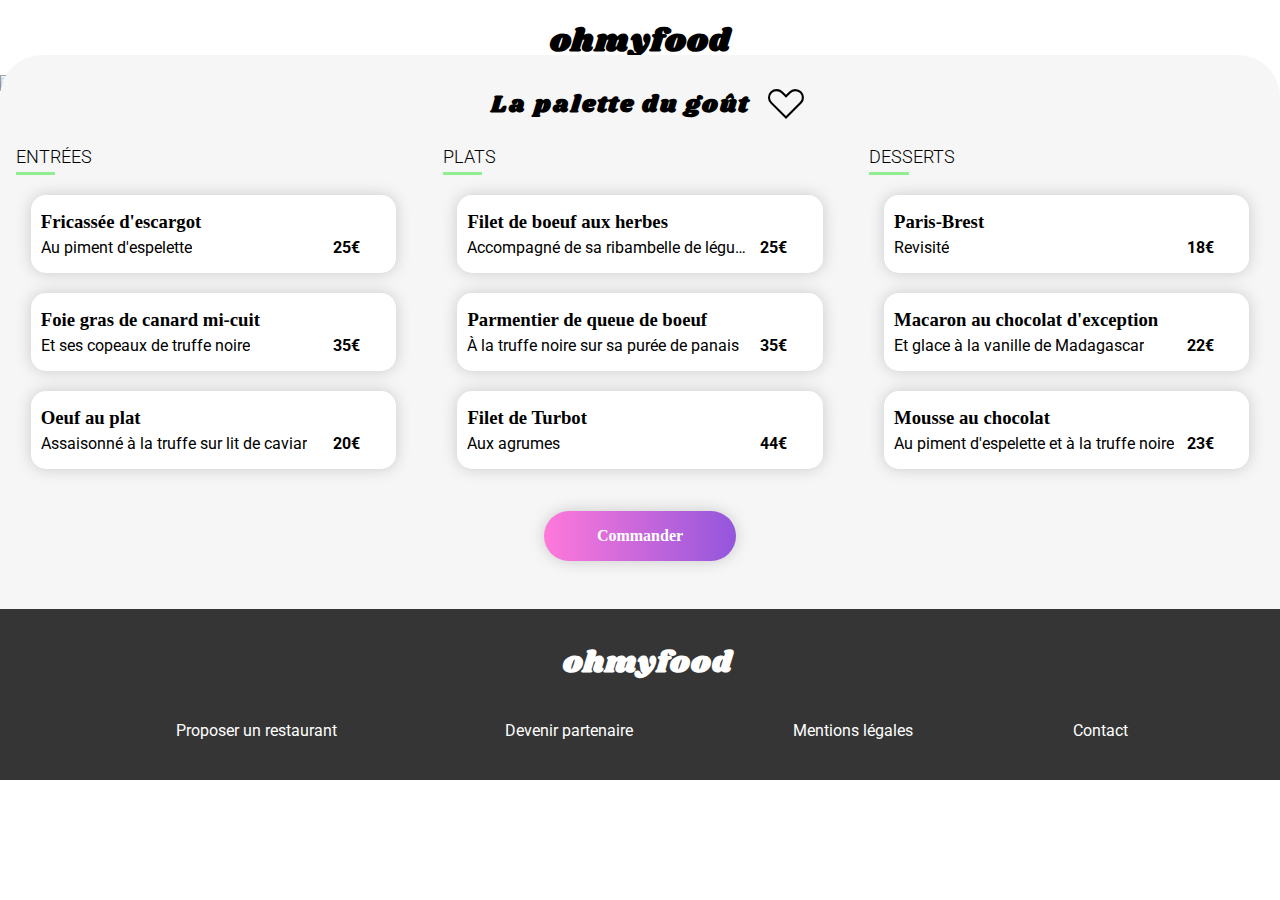
==== commit a3d29715: "[FIX] duplicate scss + img missing + hover buttons" ====
--- a/pages/menu_1.html
+++ b/pages/menu_1.html
@@ -25,14 +25,14 @@
             </clipPath>
         </defs>
     </svg>
-    <header>
+    <header class="headerMenu">
         <a href="../index.html">
             <i class="fas fa-arrow-left"></i>
         </a>
         <h1>ohmyfood</h1>
 
     </header>
-    <img src="../Maquette/images/restaurants/jay-wennington-N_Y88TWmGwA-unsplash.jpg" alt="img_resto">
+    <img src="../maquette/images/restaurants/jay-wennington-N_Y88TWmGwA-unsplash.jpg" alt="img_resto">
     <section id="main_content">
         <div id="title_main">
             <h1>La palette du goût</h1>
